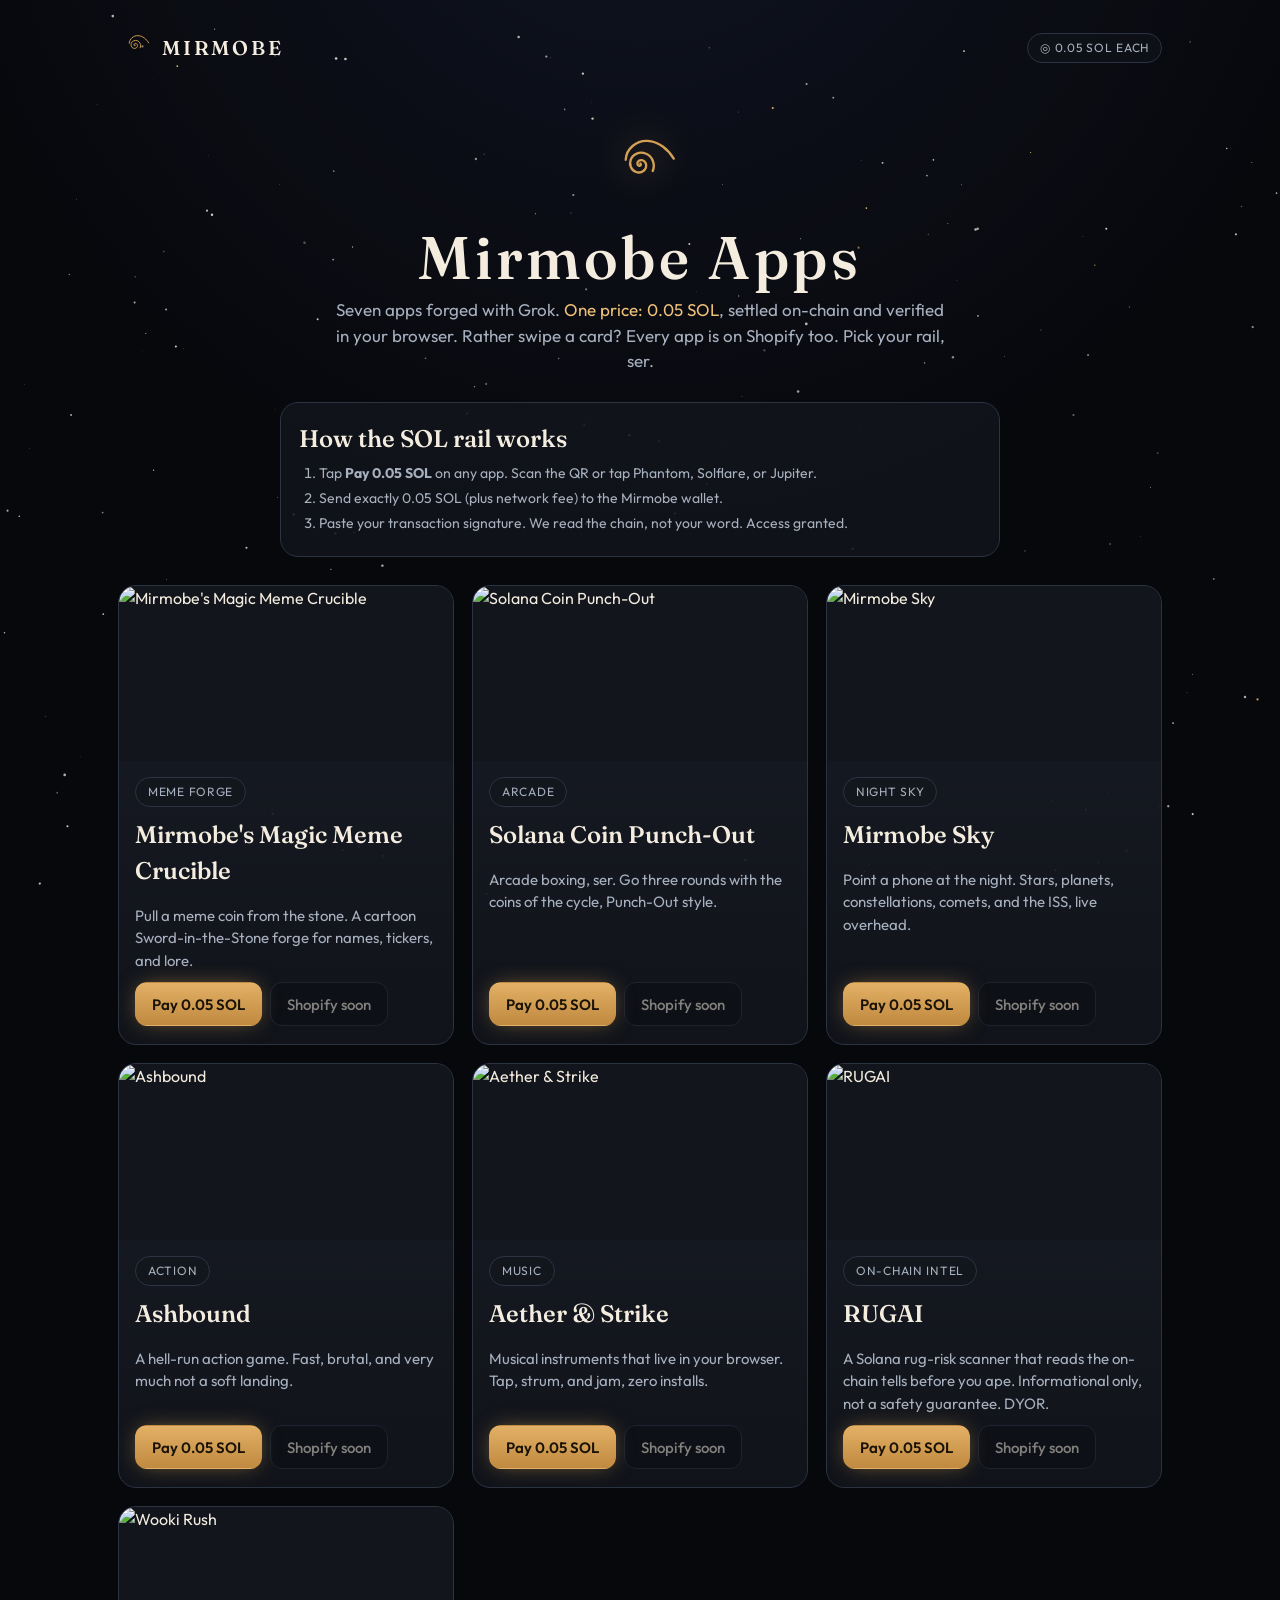
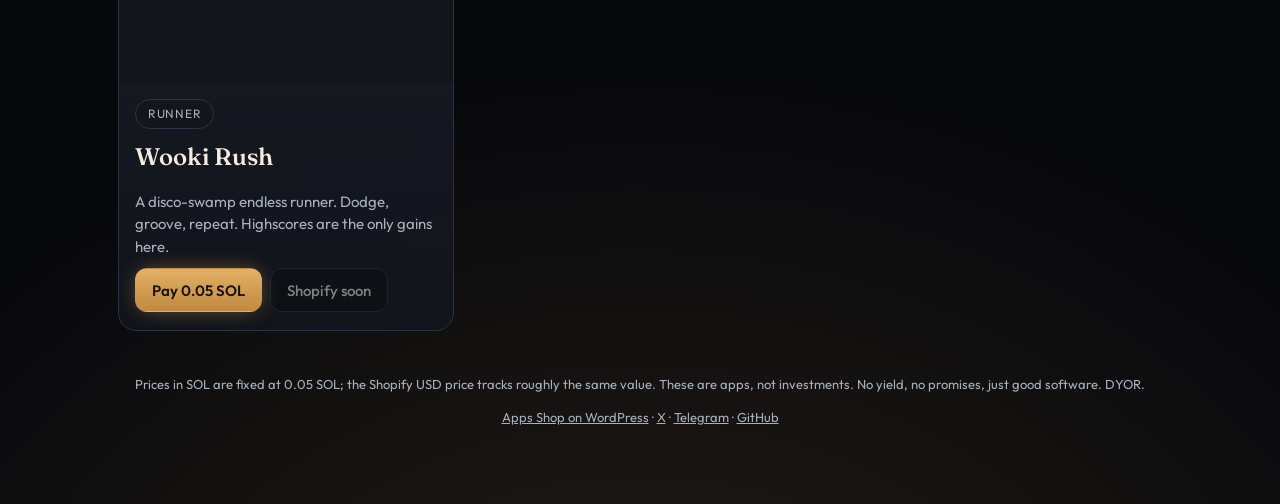
==== index.html @ 1a7064ed "Mirmobe Apps pay hub: SOL pay pages + Shopify links" ====
<!doctype html>
<html lang="en">
<head>
<meta charset="utf-8">
<meta name="viewport" content="width=device-width, initial-scale=1, viewport-fit=cover">
<title>Mirmobe Apps · Pay 0.05 SOL or buy on Shopify</title>
<meta name="description" content="Seven Mirmobe apps built on Grok. Pay 0.05 SOL on-chain or check out on Shopify. Your call, ser.">
<meta name="theme-color" content="#07080c">
<meta property="og:title" content="Mirmobe Apps">
<meta property="og:description" content="Seven apps. One price: 0.05 SOL, verified on-chain. Or pay in USD on Shopify.">
<meta property="og:image" content="https://glass-ceiling-star-map.grok.me/og.jpg">
<meta name="twitter:card" content="summary_large_image">
<link rel="icon" type="image/svg+xml" href="favicon.svg">
<link rel="preconnect" href="https://fonts.googleapis.com"><link rel="preconnect" href="https://fonts.gstatic.com" crossorigin>
<link rel="stylesheet" href="https://fonts.googleapis.com/css2?family=Fraunces:opsz,wght@9..144,560;9..144,640&family=Outfit:wght@400;500;600&display=swap">
<link rel="stylesheet" href="style.css">
</head>
<body>
<canvas id="stars"></canvas>
<div class="wrap">
  <header class="top">
    <a class="brand" href="./"><span data-spiral></span><b>Mirmobe</b></a>
    <span class="chip">◎ 0.05 SOL each</span>
  </header>
  <section class="hero">
    <span class="spiral" data-spiral style="display:inline-block"></span>
    <h1>Mirmobe Apps</h1>
    <p class="lede">Seven apps forged with Grok. <em>One price: 0.05 SOL</em>, settled on-chain and verified in your browser. Rather swipe a card? Every app is on Shopify too. Pick your rail, ser.</p>
  </section>
  <section class="panel" style="max-width:720px;margin:10px auto 0">
    <h2>How the SOL rail works</h2>
    <ol class="steps">
      <li>Tap <b>Pay 0.05 SOL</b> on any app. Scan the QR or tap Phantom, Solflare, or Jupiter.</li>
      <li>Send exactly 0.05 SOL (plus network fee) to the Mirmobe wallet.</li>
      <li>Paste your transaction signature. We read the chain, not your word. Access granted.</li>
    </ol>
  </section>
  <div class="grid" id="grid"></div>
  <footer>
    <p>Prices in SOL are fixed at 0.05 SOL; the Shopify USD price tracks roughly the same value. These are apps, not investments. No yield, no promises, just good software. DYOR.</p>
    <p><a href="https://mirmobe.wordpress.com/apps-shop/">Apps Shop on WordPress</a> · <a href="https://x.com/mirmobe">X</a> · <a href="https://t.me/mirmobe">Telegram</a> · <a href="https://github.com/mirmobe">GitHub</a></p>
  </footer>
</div>
<script src="apps.js"></script>
<script src="common.js"></script>
<script>
(function(){
  var M=window.MIRMOBE, g=document.getElementById('grid');
  function esc(s){return String(s).replace(/[&<>"]/g,function(c){return{'&':'&amp;','<':'&lt;','>':'&gt;','"':'&quot;'}[c];});}
  g.innerHTML=M.apps.map(function(a){
    var shop=a.shopify?'<a class="btn" href="'+esc(a.shopify)+'" target="_blank" rel="noopener">Buy on Shopify</a>':'<span class="btn" aria-disabled="true" style="opacity:.5">Shopify soon</span>';
    return '<article class="card" id="'+a.slug+'"><img loading="lazy" src="'+esc(a.img)+'" alt="'+esc(a.name)+'">'+
      '<div class="body"><span class="chip" style="align-self:flex-start">'+esc(a.tag)+'</span><h2>'+esc(a.name)+'</h2><p>'+esc(a.pitch)+'</p>'+
      '<div class="actions"><a class="btn primary" href="pay.html?app='+a.slug+'">Pay 0.05 SOL</a>'+shop+'</div></div></article>';
  }).join('');
})();
</script>
</body>
</html>
---- style.css ----
:root{--void:#07080c;--ink:#12151c;--panel:#1a1e28;--line:#2c3342;--brass:#d4a054;--brass-hi:#f0c27a;--parchment:#f3ecdf;--mist:#a7b0be;--ok:#7fd1a6;--err:#e07058;
--display:'Fraunces',Georgia,serif;--body:'Outfit',system-ui,-apple-system,sans-serif}
*{box-sizing:border-box}
html{background:var(--void)}
body{margin:0;min-height:100dvh;color:var(--parchment);font-family:var(--body);line-height:1.5;-webkit-font-smoothing:antialiased;
background:radial-gradient(120% 60% at 50% 115%,rgba(212,160,84,.16),transparent 60%),radial-gradient(80% 50% at 50% -10%,rgba(60,80,140,.18),transparent 70%),var(--void)}
canvas#stars{position:fixed;inset:0;width:100%;height:100%;z-index:0;pointer-events:none}
.wrap{position:relative;z-index:1;max-width:1080px;margin:0 auto;padding:28px 18px 64px}
a{color:var(--brass-hi)}
header.top{display:flex;align-items:center;justify-content:space-between;gap:12px;margin-bottom:26px}
.brand{display:flex;align-items:center;gap:10px;text-decoration:none;color:var(--parchment)}
.brand svg{width:34px;height:34px;color:var(--brass)}
.brand b{font-family:var(--display);font-weight:560;font-size:20px;letter-spacing:.14em;text-transform:uppercase}
.chip{display:inline-flex;align-items:center;gap:6px;border:1px solid var(--line);border-radius:999px;padding:5px 12px;font-size:12px;color:var(--mist);background:rgba(18,21,28,.6);letter-spacing:.06em;text-transform:uppercase}
.hero{text-align:center;padding:28px 0 18px}
.hero .spiral{width:84px;height:84px;color:var(--brass);filter:drop-shadow(0 0 18px rgba(212,160,84,.45))}
h1{font-family:var(--display);font-weight:560;font-size:clamp(34px,7vw,60px);line-height:1.05;letter-spacing:.06em;margin:14px 0 8px}
h2{font-family:var(--display);font-weight:560;font-size:24px;margin:0 0 6px}
.lede{color:var(--mist);max-width:620px;margin:0 auto;font-size:17px}
.lede em{color:var(--brass-hi);font-style:normal}
.grid{display:grid;grid-template-columns:repeat(auto-fill,minmax(290px,1fr));gap:18px;margin-top:28px}
.card{background:linear-gradient(180deg,rgba(26,30,40,.92),rgba(18,21,28,.92));border:1px solid var(--line);border-radius:18px;overflow:hidden;display:flex;flex-direction:column;transition:border-color .2s,transform .2s,box-shadow .2s}
.card:hover{border-color:rgba(212,160,84,.55);transform:translateY(-2px);box-shadow:0 0 40px -10px rgba(212,160,84,.35)}
.card img{width:100%;aspect-ratio:1200/630;object-fit:cover;display:block;background:var(--ink)}
.card .body{padding:16px 16px 18px;display:flex;flex-direction:column;gap:10px;flex:1}
.card p{margin:0;color:var(--mist);font-size:15px}
.card .actions{display:flex;flex-wrap:wrap;gap:8px;margin-top:auto}
.btn{display:inline-flex;align-items:center;justify-content:center;gap:8px;min-height:44px;padding:10px 16px;border-radius:12px;border:1px solid var(--line);background:rgba(7,8,12,.55);color:var(--parchment);text-decoration:none;font:500 15px var(--body);cursor:pointer;transition:all .15s}
.btn:hover{border-color:var(--brass);color:var(--brass-hi)}
.btn.primary{background:linear-gradient(180deg,#e2b066,#c08a40);color:#1a1206;border-color:transparent;font-weight:600;box-shadow:0 0 22px -6px rgba(212,160,84,.7)}
.btn.primary:hover{filter:brightness(1.08);color:#1a1206}
.btn.wide{width:100%}
.btn[disabled]{opacity:.5;cursor:default}
.note{font-size:13px;color:var(--mist)}
.panel{background:rgba(18,21,28,.88);border:1px solid var(--line);border-radius:18px;padding:18px}
footer{margin-top:44px;text-align:center;color:var(--mist);font-size:13px}
footer a{color:var(--mist)}
/* pay page */
.pay{max-width:520px;margin:0 auto;display:flex;flex-direction:column;gap:16px}
.pay .appimg{width:100%;border-radius:16px;border:1px solid var(--line);aspect-ratio:1200/630;object-fit:cover}
.price{display:flex;align-items:baseline;justify-content:space-between;gap:10px}
.price .amt{font-family:var(--display);font-size:40px;color:var(--brass-hi)}
.qrbox{background:#f3ecdf;border-radius:16px;padding:14px;width:min(100%,280px);margin:6px auto 0;box-shadow:0 0 50px -12px rgba(212,160,84,.6)}
.qrbox svg,.qrbox img{display:block;width:100%;height:auto}
.wallets{display:grid;grid-template-columns:1fr;gap:8px}
.addr{display:flex;gap:8px;align-items:center}
.addr code{flex:1;min-width:0;overflow-wrap:anywhere;font-size:13px;background:var(--void);border:1px solid var(--line);border-radius:10px;padding:10px;color:var(--parchment)}
label{font-size:14px;color:var(--mist)}
input[type=text]{width:100%;min-height:46px;border-radius:12px;border:1px solid var(--line);background:var(--void);color:var(--parchment);padding:10px 12px;font:15px var(--body)}
input[type=text]:focus{outline:none;border-color:var(--brass)}
.status{min-height:22px;font-size:14px}
.status.ok{color:var(--ok)}.status.err{color:var(--err)}.status.pending{color:var(--brass-hi)}
.granted{display:none;text-align:center;border-color:rgba(127,209,166,.5);box-shadow:0 0 50px -14px rgba(127,209,166,.6)}
.granted.show{display:block}
.steps{margin:0;padding-left:20px;color:var(--mist);font-size:14px}
.steps li{margin:4px 0}
.disclaimer{font-size:12px;color:#7d8696;text-align:center}
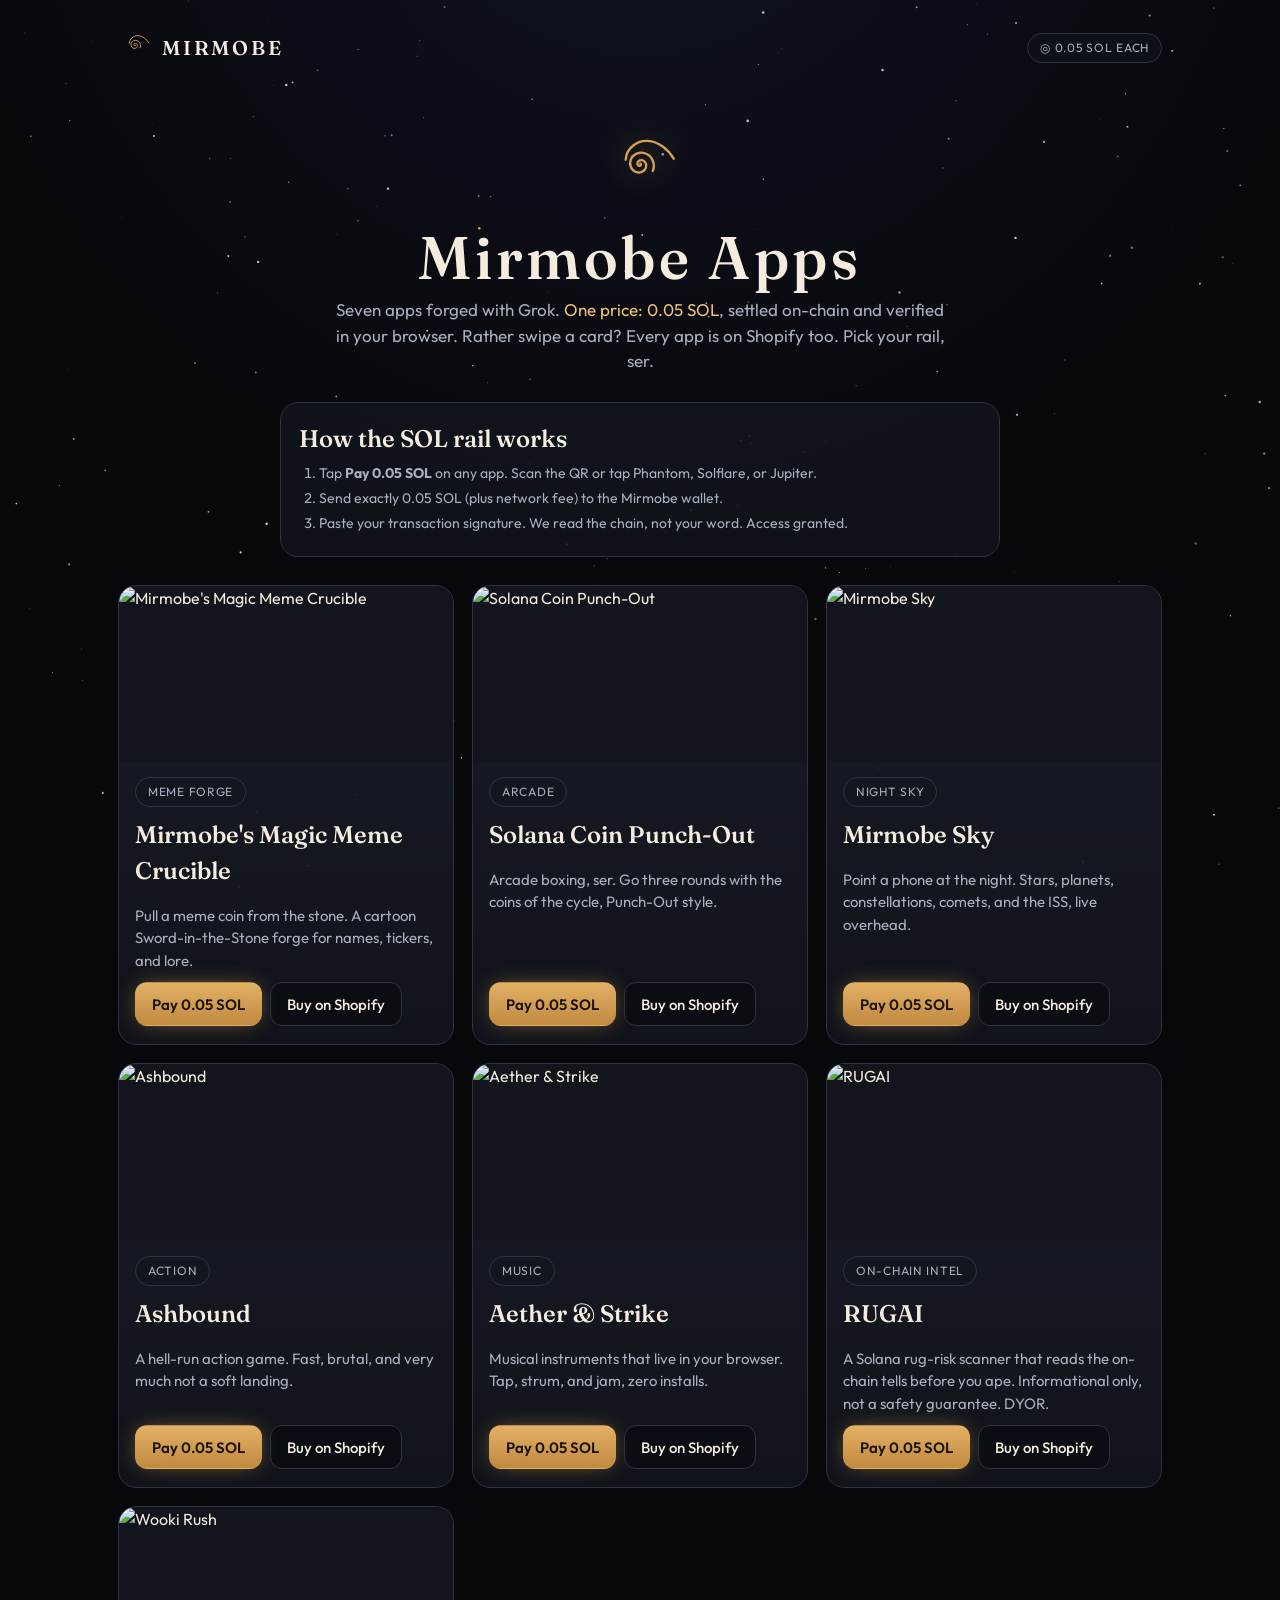
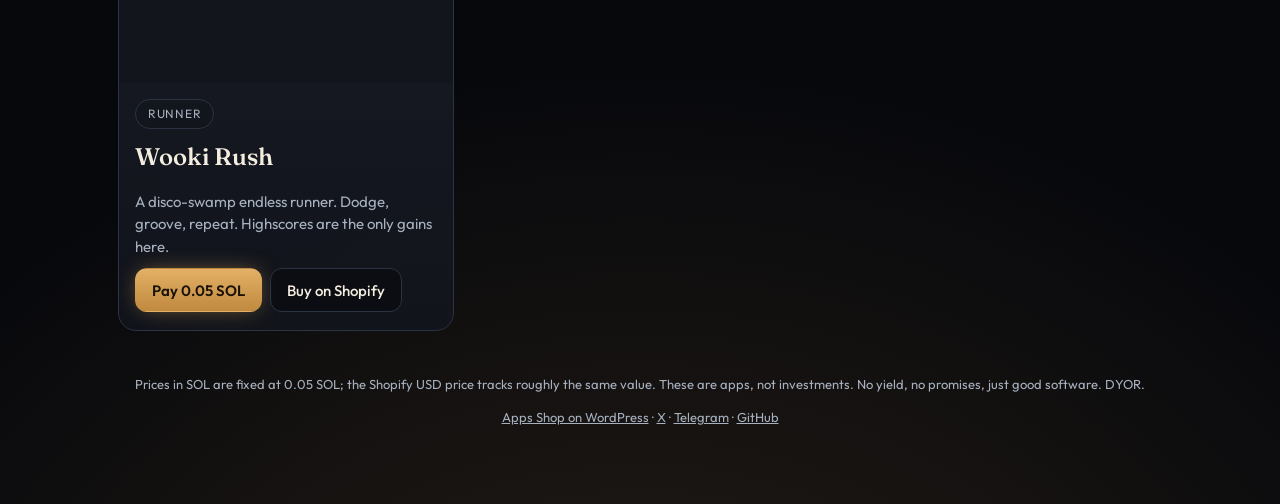
==== commit 5117e219: "Add Mirmobe logo/mark, apple touch icon" ====
--- a/index.html
+++ b/index.html
@@ -10,7 +10,7 @@
 <meta property="og:description" content="Seven apps. One price: 0.05 SOL, verified on-chain. Or pay in USD on Shopify.">
 <meta property="og:image" content="https://glass-ceiling-star-map.grok.me/og.jpg">
 <meta name="twitter:card" content="summary_large_image">
-<link rel="icon" type="image/svg+xml" href="favicon.svg">
+<link rel="icon" type="image/svg+xml" href="favicon.svg"><link rel="apple-touch-icon" href="mirmobe-mark.png">
 <link rel="preconnect" href="https://fonts.googleapis.com"><link rel="preconnect" href="https://fonts.gstatic.com" crossorigin>
 <link rel="stylesheet" href="https://fonts.googleapis.com/css2?family=Fraunces:opsz,wght@9..144,560;9..144,640&family=Outfit:wght@400;500;600&display=swap">
 <link rel="stylesheet" href="style.css">
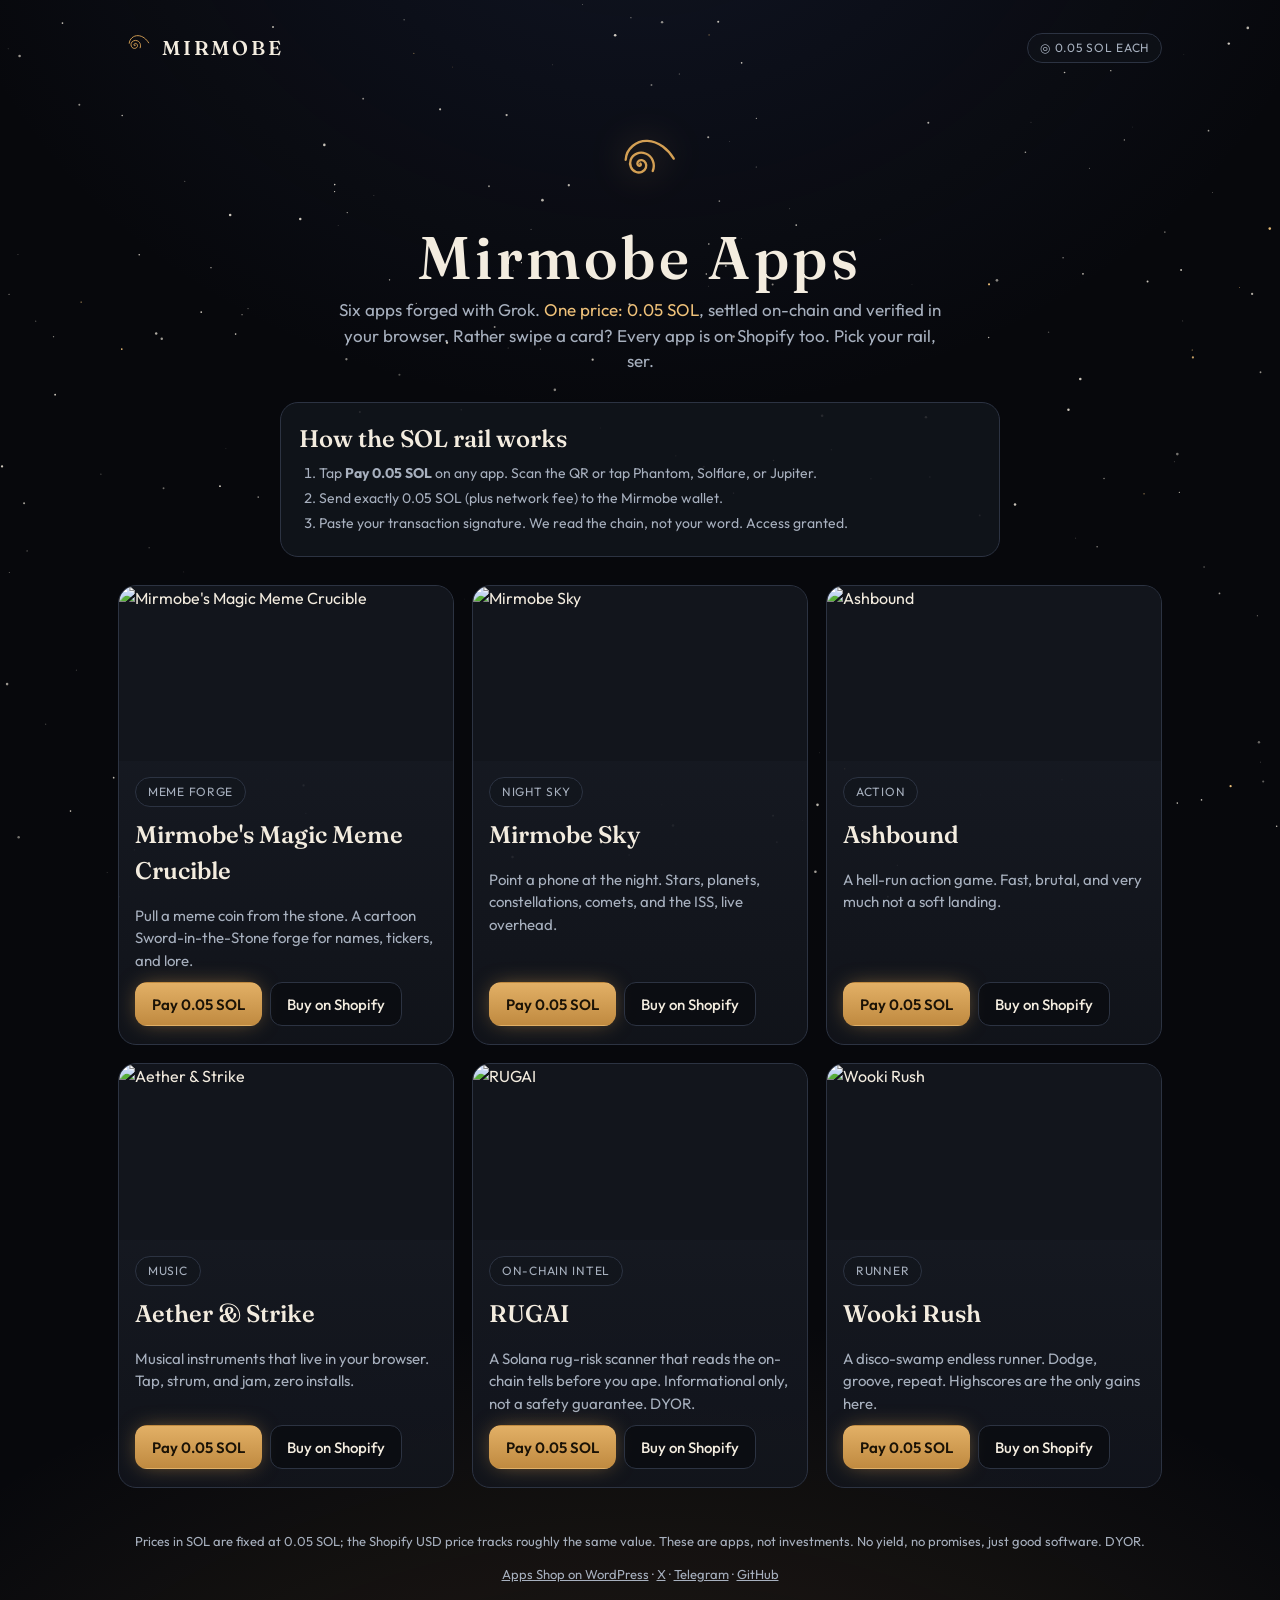
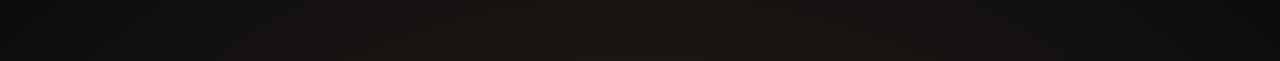
==== commit a1c76c46: "Take Solana Coin Punch-Out off the public app shop The Punch-Out listing is paused while the name an" ====
--- a/index.html
+++ b/index.html
@@ -4,10 +4,10 @@
 <meta charset="utf-8">
 <meta name="viewport" content="width=device-width, initial-scale=1, viewport-fit=cover">
 <title>Mirmobe Apps · Pay 0.05 SOL or buy on Shopify</title>
-<meta name="description" content="Seven Mirmobe apps built on Grok. Pay 0.05 SOL on-chain or check out on Shopify. Your call, ser.">
+<meta name="description" content="Six Mirmobe apps built on Grok. Pay 0.05 SOL on-chain or check out on Shopify. Your call, ser.">
 <meta name="theme-color" content="#07080c">
 <meta property="og:title" content="Mirmobe Apps">
-<meta property="og:description" content="Seven apps. One price: 0.05 SOL, verified on-chain. Or pay in USD on Shopify.">
+<meta property="og:description" content="Six apps. One price: 0.05 SOL, verified on-chain. Or pay in USD on Shopify.">
 <meta property="og:image" content="https://glass-ceiling-star-map.grok.me/og.jpg">
 <meta name="twitter:card" content="summary_large_image">
 <link rel="icon" type="image/svg+xml" href="favicon.svg"><link rel="apple-touch-icon" href="mirmobe-mark.png">
@@ -25,7 +25,7 @@
   <section class="hero">
     <span class="spiral" data-spiral style="display:inline-block"></span>
     <h1>Mirmobe Apps</h1>
-    <p class="lede">Seven apps forged with Grok. <em>One price: 0.05 SOL</em>, settled on-chain and verified in your browser. Rather swipe a card? Every app is on Shopify too. Pick your rail, ser.</p>
+    <p class="lede">Six apps forged with Grok. <em>One price: 0.05 SOL</em>, settled on-chain and verified in your browser. Rather swipe a card? Every app is on Shopify too. Pick your rail, ser.</p>
   </section>
   <section class="panel" style="max-width:720px;margin:10px auto 0">
     <h2>How the SOL rail works</h2>
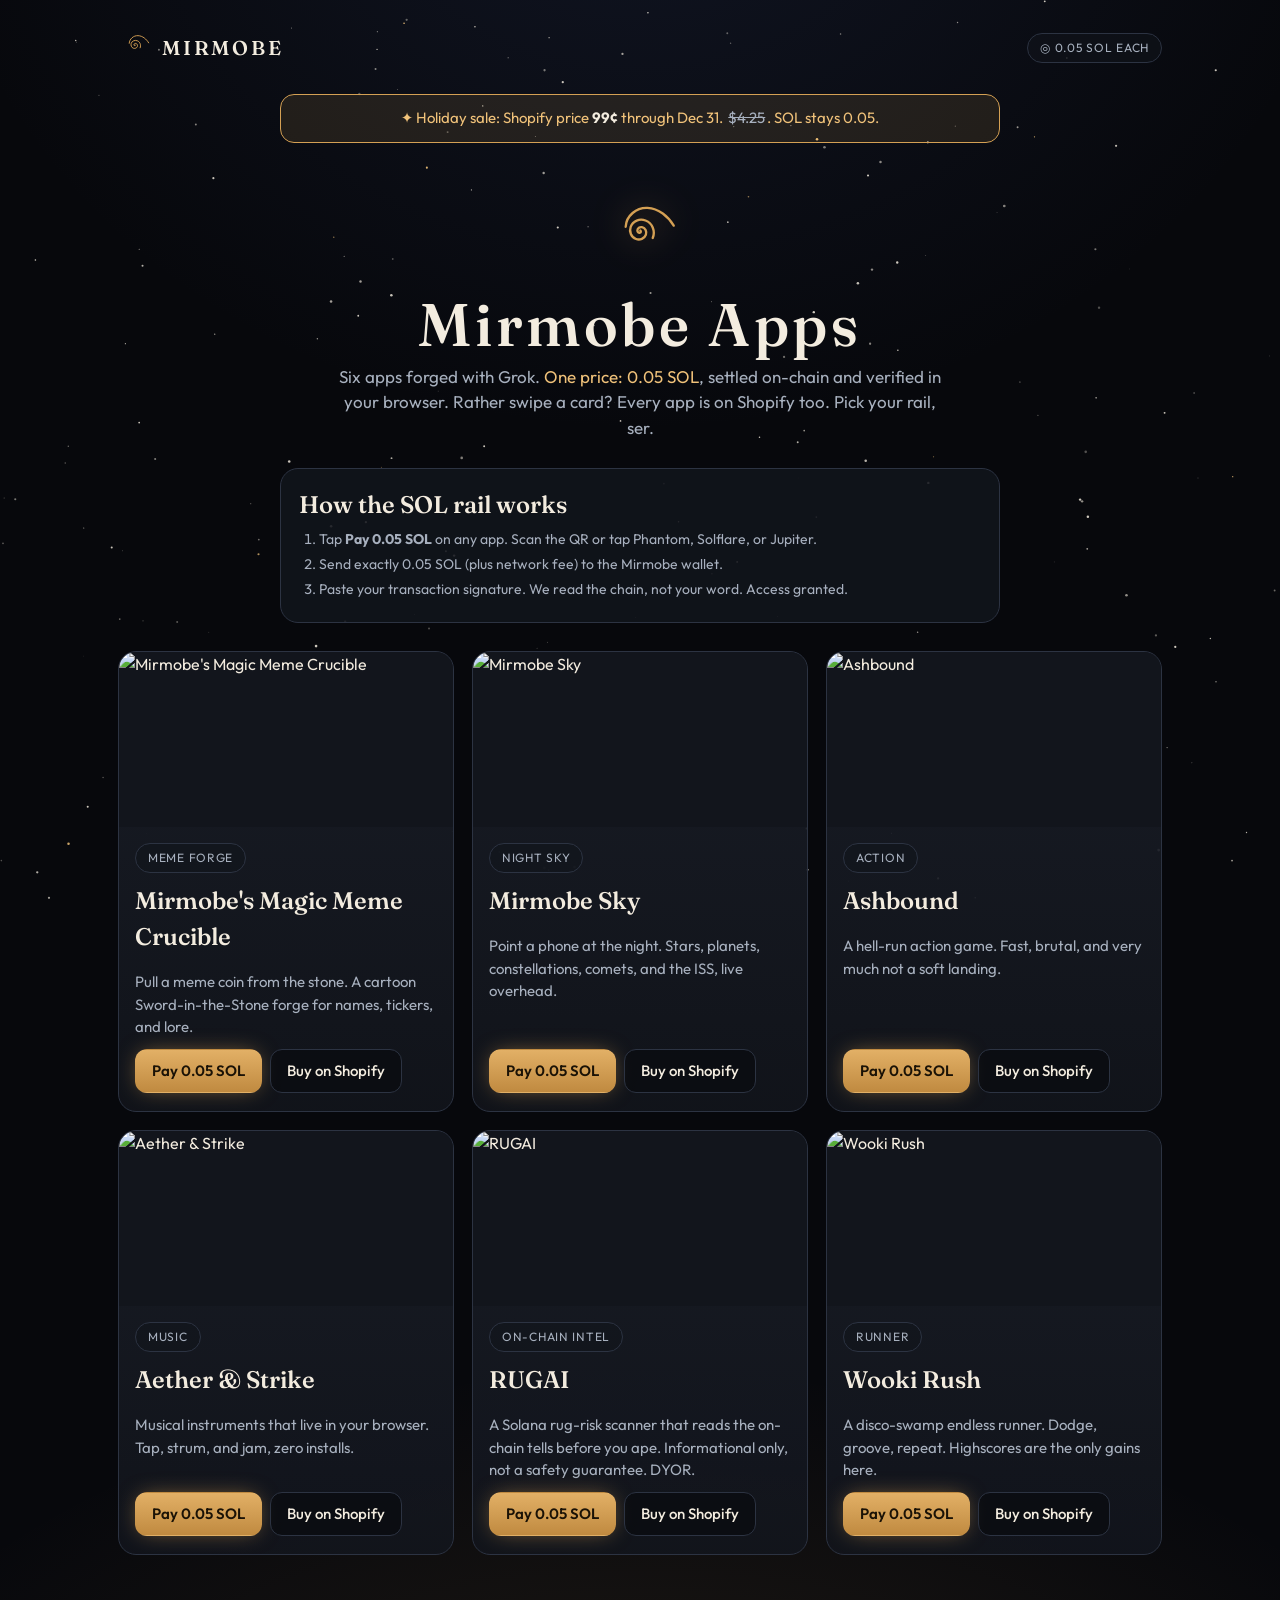
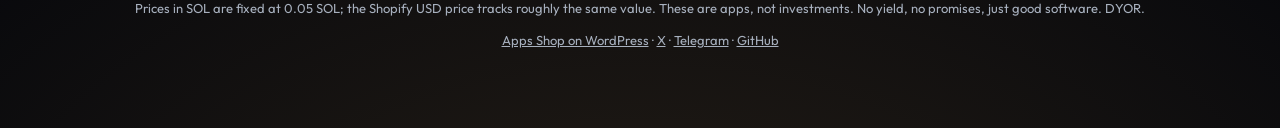
==== commit 6381fbf7: "Add holiday sale banner: Shopify 99¢ through Dec 31 SOL price and payment verification are unchanged" ====
--- a/index.html
+++ b/index.html
@@ -22,6 +22,7 @@
     <a class="brand" href="./"><span data-spiral></span><b>Mirmobe</b></a>
     <span class="chip">◎ 0.05 SOL each</span>
   </header>
+  <div class="sale-banner" role="status">✦ Holiday sale: Shopify price <strong>99¢</strong> through Dec 31. <s>$4.25</s>. SOL stays 0.05.</div>
   <section class="hero">
     <span class="spiral" data-spiral style="display:inline-block"></span>
     <h1>Mirmobe Apps</h1>
--- a/style.css
+++ b/style.css
@@ -55,3 +55,8 @@
 .steps{margin:0;padding-left:20px;color:var(--mist);font-size:14px}
 .steps li{margin:4px 0}
 .disclaimer{font-size:12px;color:#7d8696;text-align:center}
+
+/* Holiday Shopify sale banner (Nov–Dec 2026). Does not change SOL pricing. */
+.sale-banner{text-align:center;border:1px solid var(--brass);border-radius:14px;padding:12px 16px;margin:0 auto 18px;max-width:720px;background:rgba(212,160,84,.12);color:var(--brass-hi);font-size:15px}
+.sale-banner strong{color:var(--parchment)}
+.sale-banner s{color:var(--mist);margin:0 2px}
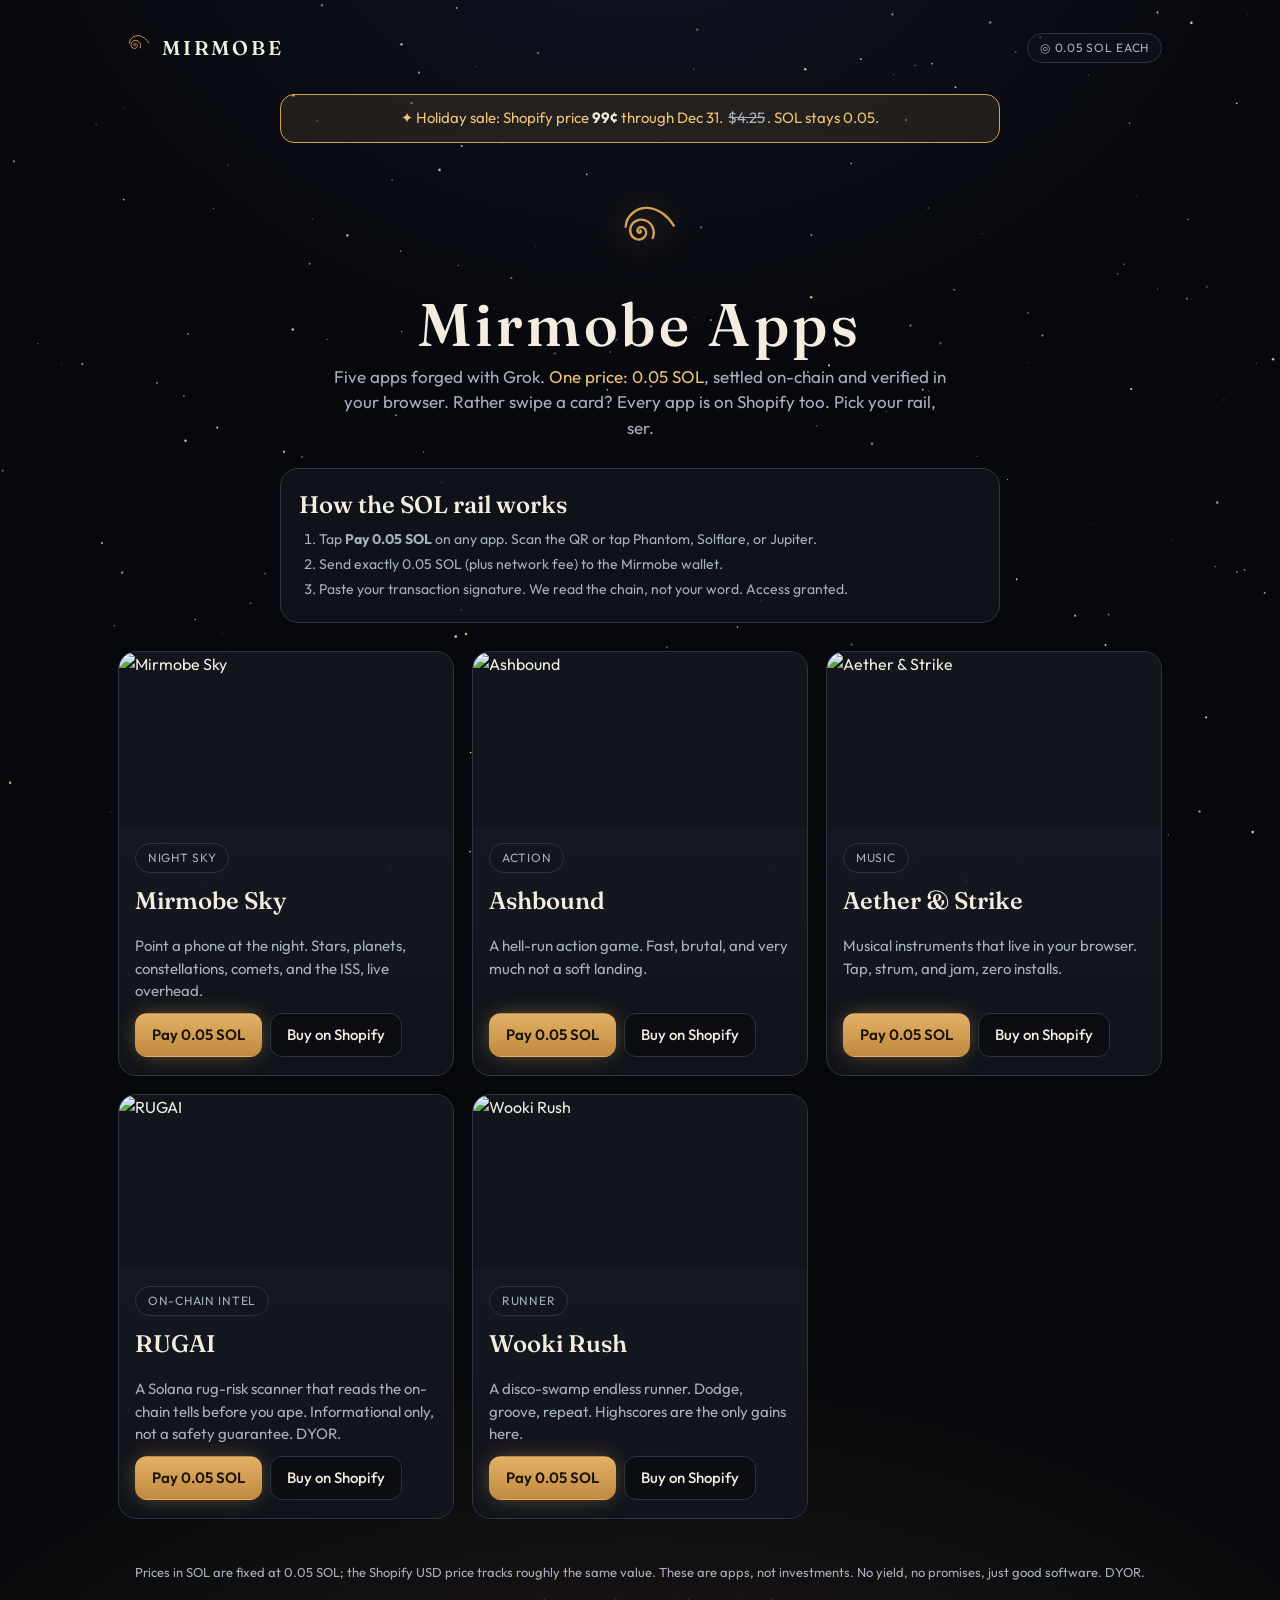
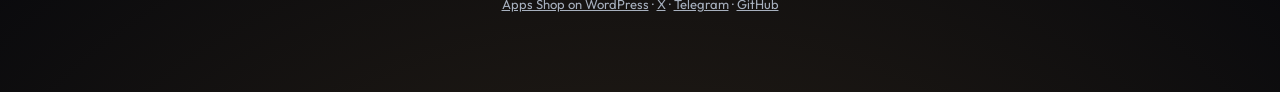
==== commit 44b8fb71: "Make the five-app hub readable without JavaScript Put the catalog cards in the static HTML, add a ca" ====
--- a/index.html
+++ b/index.html
@@ -3,17 +3,141 @@
 <head>
 <meta charset="utf-8">
 <meta name="viewport" content="width=device-width, initial-scale=1, viewport-fit=cover">
-<title>Mirmobe Apps · Pay 0.05 SOL or buy on Shopify</title>
-<meta name="description" content="Six Mirmobe apps built on Grok. Pay 0.05 SOL on-chain or check out on Shopify. Your call, ser.">
+<title>Mirmobe Apps · Five apps, 0.05 SOL or 99¢ on Shopify through Dec 31, 2026</title>
+<meta name="description" content="Five Mirmobe apps. Pay 0.05 SOL or 99¢ on Shopify through Dec 31, 2026.">
+<link rel="canonical" href="https://mirmobe.github.io/mirmobe-apps/">
 <meta name="theme-color" content="#07080c">
-<meta property="og:title" content="Mirmobe Apps">
-<meta property="og:description" content="Six apps. One price: 0.05 SOL, verified on-chain. Or pay in USD on Shopify.">
-<meta property="og:image" content="https://glass-ceiling-star-map.grok.me/og.jpg">
+<meta property="og:type" content="website">
+<meta property="og:url" content="https://mirmobe.github.io/mirmobe-apps/">
+<meta property="og:title" content="Mirmobe Apps · Five apps, 0.05 SOL or 99¢ on Shopify through Dec 31, 2026">
+<meta property="og:description" content="Five Mirmobe apps. Pay 0.05 SOL or 99¢ on Shopify through Dec 31, 2026.">
+<meta property="og:image" content="https://mirmobe.github.io/mirmobe-apps/og.png">
 <meta name="twitter:card" content="summary_large_image">
+<meta name="twitter:title" content="Mirmobe Apps · Five apps, 0.05 SOL or 99¢ on Shopify through Dec 31, 2026">
+<meta name="twitter:description" content="Five Mirmobe apps. Pay 0.05 SOL or 99¢ on Shopify through Dec 31, 2026.">
+<meta name="twitter:image" content="https://mirmobe.github.io/mirmobe-apps/og.png">
 <link rel="icon" type="image/svg+xml" href="favicon.svg"><link rel="apple-touch-icon" href="mirmobe-mark.png">
 <link rel="preconnect" href="https://fonts.googleapis.com"><link rel="preconnect" href="https://fonts.gstatic.com" crossorigin>
 <link rel="stylesheet" href="https://fonts.googleapis.com/css2?family=Fraunces:opsz,wght@9..144,560;9..144,640&family=Outfit:wght@400;500;600&display=swap">
 <link rel="stylesheet" href="style.css">
+<script type="application/ld+json">
+{
+  "@context": "https://schema.org",
+  "@type": "ItemList",
+  "name": "Mirmobe Apps",
+  "url": "https://mirmobe.github.io/mirmobe-apps/",
+  "numberOfItems": 5,
+  "itemListElement": [
+    {
+      "@type": "ListItem",
+      "position": 1,
+      "item": {
+        "@type": "SoftwareApplication",
+        "name": "Mirmobe Sky",
+        "url": "https://glass-ceiling-star-map.grok.me/",
+        "description": "Point a phone at the night. Stars, planets, constellations, comets, and the ISS, live overhead.",
+        "applicationCategory": "EducationalApplication",
+        "operatingSystem": "Web",
+        "image": "https://glass-ceiling-star-map.grok.me/og.jpg",
+        "offers": {
+          "@type": "Offer",
+          "price": "0.99",
+          "priceCurrency": "USD",
+          "priceValidUntil": "2026-12-31",
+          "availability": "https://schema.org/InStock",
+          "url": "https://mirmobe-apps.myshopify.com/products/mirmobe-sky"
+        }
+      }
+    },
+    {
+      "@type": "ListItem",
+      "position": 2,
+      "item": {
+        "@type": ["VideoGame", "SoftwareApplication"],
+        "name": "Ashbound",
+        "url": "https://ashbound.grok.me/",
+        "description": "A hell-run action game. Fast, brutal, and very much not a soft landing.",
+        "applicationCategory": "GameApplication",
+        "operatingSystem": "Web",
+        "gamePlatform": "Web browser",
+        "image": "https://ashbound.grok.me/og.jpg",
+        "offers": {
+          "@type": "Offer",
+          "price": "0.99",
+          "priceCurrency": "USD",
+          "priceValidUntil": "2026-12-31",
+          "availability": "https://schema.org/InStock",
+          "url": "https://mirmobe-apps.myshopify.com/products/ashbound"
+        }
+      }
+    },
+    {
+      "@type": "ListItem",
+      "position": 3,
+      "item": {
+        "@type": "SoftwareApplication",
+        "name": "Aether & Strike",
+        "url": "https://aetheraimin.grok.me/",
+        "description": "Musical instruments that live in your browser. Tap, strum, and jam, zero installs.",
+        "applicationCategory": "MultimediaApplication",
+        "operatingSystem": "Web",
+        "image": "https://aetheraimin.grok.me/og.jpg",
+        "offers": {
+          "@type": "Offer",
+          "price": "0.99",
+          "priceCurrency": "USD",
+          "priceValidUntil": "2026-12-31",
+          "availability": "https://schema.org/InStock",
+          "url": "https://mirmobe-apps.myshopify.com/products/aether-strike"
+        }
+      }
+    },
+    {
+      "@type": "ListItem",
+      "position": 4,
+      "item": {
+        "@type": "SoftwareApplication",
+        "name": "RUGAI",
+        "url": "https://rugai.grok.me/",
+        "description": "A Solana rug-risk scanner that reads the on-chain tells before you ape. Informational only, not a safety guarantee. DYOR.",
+        "applicationCategory": "UtilitiesApplication",
+        "operatingSystem": "Web",
+        "image": "https://rugai.grok.me/og.jpg",
+        "offers": {
+          "@type": "Offer",
+          "price": "0.99",
+          "priceCurrency": "USD",
+          "priceValidUntil": "2026-12-31",
+          "availability": "https://schema.org/InStock",
+          "url": "https://mirmobe-apps.myshopify.com/products/rugai"
+        }
+      }
+    },
+    {
+      "@type": "ListItem",
+      "position": 5,
+      "item": {
+        "@type": ["VideoGame", "SoftwareApplication"],
+        "name": "Wooki Rush",
+        "url": "https://solana-passive-yield-monitor-ego5.vercel.app/",
+        "description": "A disco-swamp endless runner. Dodge, groove, repeat. Highscores are the only gains here.",
+        "applicationCategory": "GameApplication",
+        "operatingSystem": "Web",
+        "gamePlatform": "Web browser",
+        "image": "https://solana-passive-yield-monitor-ego5.vercel.app/og.jpg",
+        "offers": {
+          "@type": "Offer",
+          "price": "0.99",
+          "priceCurrency": "USD",
+          "priceValidUntil": "2026-12-31",
+          "availability": "https://schema.org/InStock",
+          "url": "https://mirmobe-apps.myshopify.com/products/wooki-rush"
+        }
+      }
+    }
+  ]
+}
+</script>
 </head>
 <body>
 <canvas id="stars"></canvas>
@@ -26,7 +150,7 @@
   <section class="hero">
     <span class="spiral" data-spiral style="display:inline-block"></span>
     <h1>Mirmobe Apps</h1>
-    <p class="lede">Six apps forged with Grok. <em>One price: 0.05 SOL</em>, settled on-chain and verified in your browser. Rather swipe a card? Every app is on Shopify too. Pick your rail, ser.</p>
+    <p class="lede">Five apps forged with Grok. <em>One price: 0.05 SOL</em>, settled on-chain and verified in your browser. Rather swipe a card? Every app is on Shopify too. Pick your rail, ser.</p>
   </section>
   <section class="panel" style="max-width:720px;margin:10px auto 0">
     <h2>How the SOL rail works</h2>
@@ -36,7 +160,69 @@
       <li>Paste your transaction signature. We read the chain, not your word. Access granted.</li>
     </ol>
   </section>
-  <div class="grid" id="grid"></div>
+  <!-- Static cards mirror apps.js so the catalog is in the page source. The script fills #grid only when these cards are missing. -->
+  <div class="grid" id="grid">
+    <article class="card" id="sky">
+      <img loading="lazy" src="https://glass-ceiling-star-map.grok.me/og.jpg" alt="Mirmobe Sky">
+      <div class="body">
+        <span class="chip" style="align-self:flex-start">Night sky</span>
+        <h2>Mirmobe Sky</h2>
+        <p>Point a phone at the night. Stars, planets, constellations, comets, and the ISS, live overhead.</p>
+        <div class="actions">
+          <a class="btn primary" href="pay.html?app=sky">Pay 0.05 SOL</a>
+          <a class="btn" href="https://mirmobe-apps.myshopify.com/products/mirmobe-sky" target="_blank" rel="noopener">Buy on Shopify</a>
+        </div>
+      </div>
+    </article>
+    <article class="card" id="ashbound">
+      <img loading="lazy" src="https://ashbound.grok.me/og.jpg" alt="Ashbound">
+      <div class="body">
+        <span class="chip" style="align-self:flex-start">Action</span>
+        <h2>Ashbound</h2>
+        <p>A hell-run action game. Fast, brutal, and very much not a soft landing.</p>
+        <div class="actions">
+          <a class="btn primary" href="pay.html?app=ashbound">Pay 0.05 SOL</a>
+          <a class="btn" href="https://mirmobe-apps.myshopify.com/products/ashbound" target="_blank" rel="noopener">Buy on Shopify</a>
+        </div>
+      </div>
+    </article>
+    <article class="card" id="aether-strike">
+      <img loading="lazy" src="https://aetheraimin.grok.me/og.jpg" alt="Aether &amp; Strike">
+      <div class="body">
+        <span class="chip" style="align-self:flex-start">Music</span>
+        <h2>Aether &amp; Strike</h2>
+        <p>Musical instruments that live in your browser. Tap, strum, and jam, zero installs.</p>
+        <div class="actions">
+          <a class="btn primary" href="pay.html?app=aether-strike">Pay 0.05 SOL</a>
+          <a class="btn" href="https://mirmobe-apps.myshopify.com/products/aether-strike" target="_blank" rel="noopener">Buy on Shopify</a>
+        </div>
+      </div>
+    </article>
+    <article class="card" id="rugai">
+      <img loading="lazy" src="https://rugai.grok.me/og.jpg" alt="RUGAI">
+      <div class="body">
+        <span class="chip" style="align-self:flex-start">On-chain intel</span>
+        <h2>RUGAI</h2>
+        <p>A Solana rug-risk scanner that reads the on-chain tells before you ape. Informational only, not a safety guarantee. DYOR.</p>
+        <div class="actions">
+          <a class="btn primary" href="pay.html?app=rugai">Pay 0.05 SOL</a>
+          <a class="btn" href="https://mirmobe-apps.myshopify.com/products/rugai" target="_blank" rel="noopener">Buy on Shopify</a>
+        </div>
+      </div>
+    </article>
+    <article class="card" id="wooki-rush">
+      <img loading="lazy" src="https://solana-passive-yield-monitor-ego5.vercel.app/og.jpg" alt="Wooki Rush">
+      <div class="body">
+        <span class="chip" style="align-self:flex-start">Runner</span>
+        <h2>Wooki Rush</h2>
+        <p>A disco-swamp endless runner. Dodge, groove, repeat. Highscores are the only gains here.</p>
+        <div class="actions">
+          <a class="btn primary" href="pay.html?app=wooki-rush">Pay 0.05 SOL</a>
+          <a class="btn" href="https://mirmobe-apps.myshopify.com/products/wooki-rush" target="_blank" rel="noopener">Buy on Shopify</a>
+        </div>
+      </div>
+    </article>
+  </div>
   <footer>
     <p>Prices in SOL are fixed at 0.05 SOL; the Shopify USD price tracks roughly the same value. These are apps, not investments. No yield, no promises, just good software. DYOR.</p>
     <p><a href="https://mirmobe.wordpress.com/apps-shop/">Apps Shop on WordPress</a> · <a href="https://x.com/mirmobe">X</a> · <a href="https://t.me/mirmobe">Telegram</a> · <a href="https://github.com/mirmobe">GitHub</a></p>
@@ -47,6 +233,7 @@
 <script>
 (function(){
   var M=window.MIRMOBE, g=document.getElementById('grid');
+  if(!M||!g||g.querySelector('article.card')) return;
   function esc(s){return String(s).replace(/[&<>"]/g,function(c){return{'&':'&amp;','<':'&lt;','>':'&gt;','"':'&quot;'}[c];});}
   g.innerHTML=M.apps.map(function(a){
     var shop=a.shopify?'<a class="btn" href="'+esc(a.shopify)+'" target="_blank" rel="noopener">Buy on Shopify</a>':'<span class="btn" aria-disabled="true" style="opacity:.5">Shopify soon</span>';
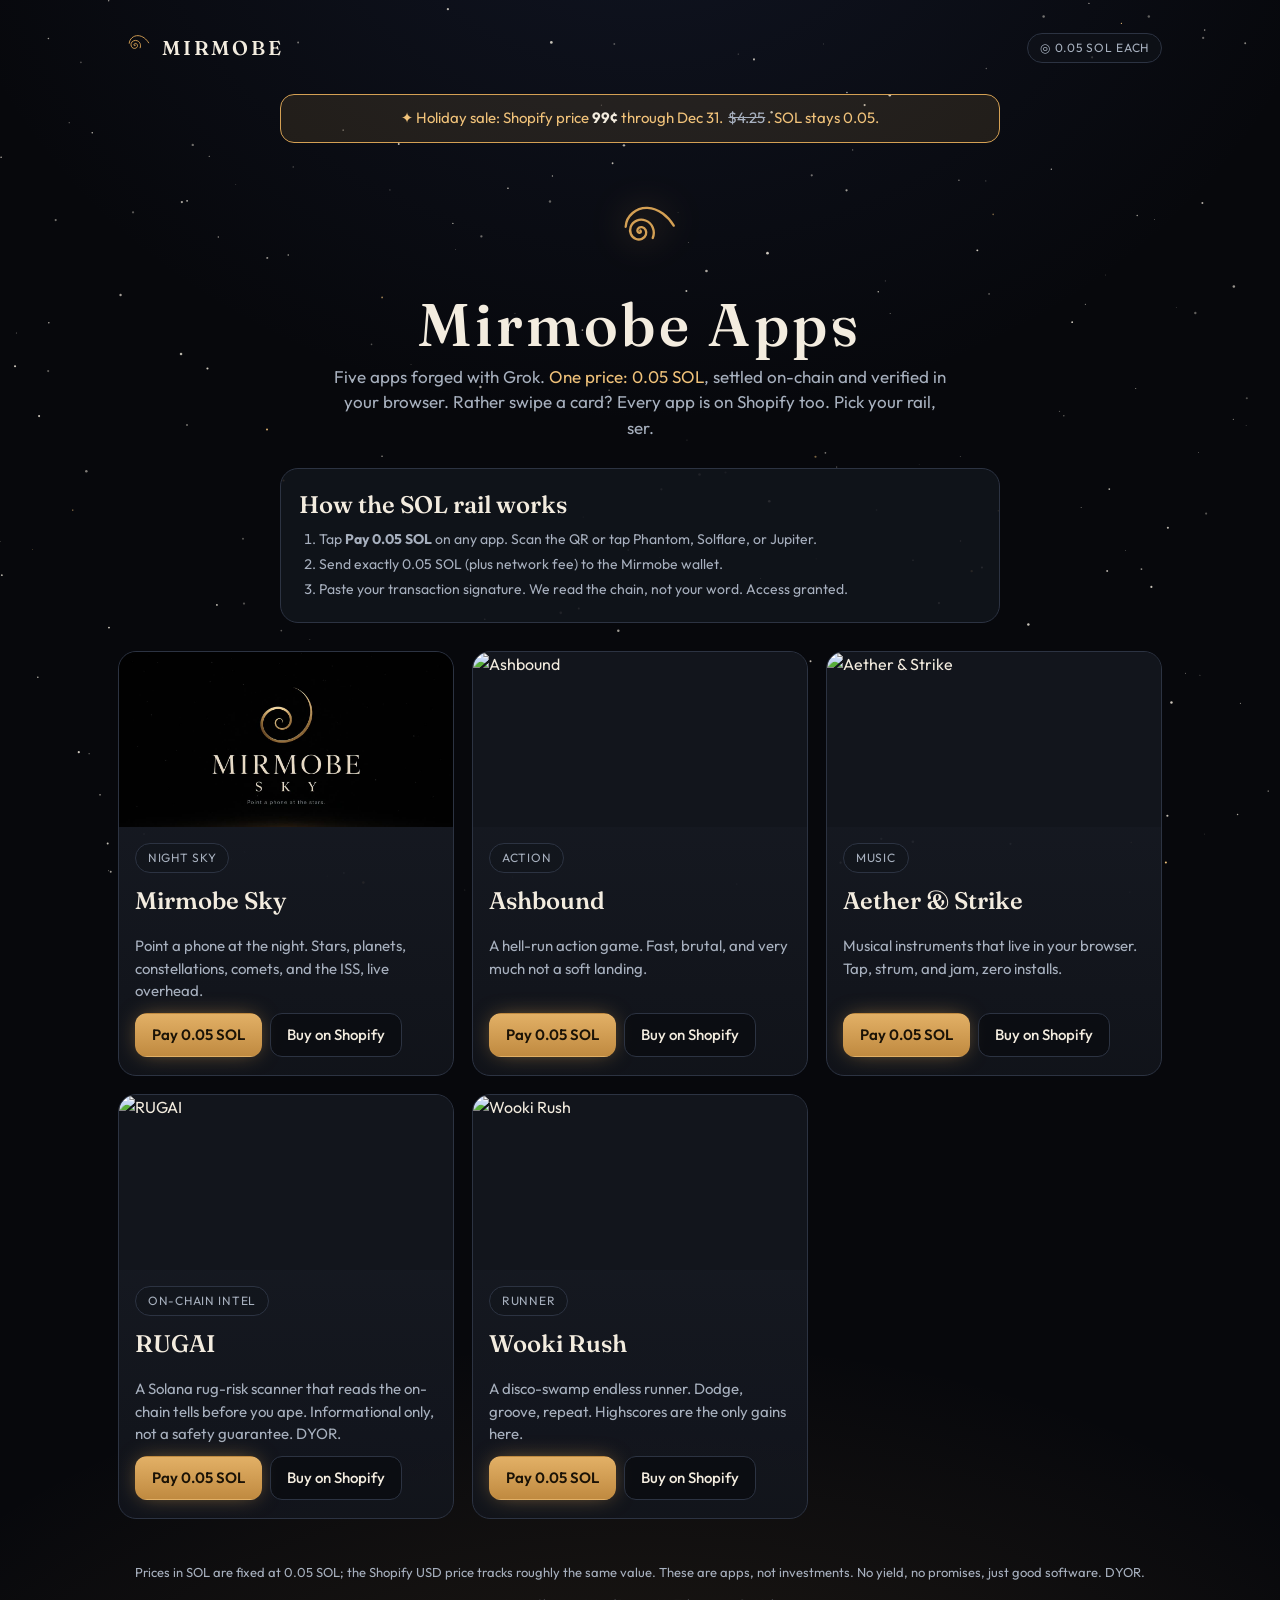
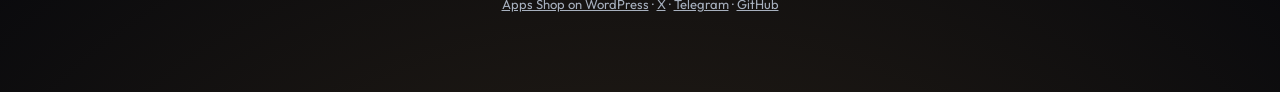
==== commit 6affb781: "Host Mirmobe Sky under /sky/ and add a Seeker shell The production star map now loads from the GitHu" ====
--- a/index.html
+++ b/index.html
@@ -34,11 +34,11 @@
       "item": {
         "@type": "SoftwareApplication",
         "name": "Mirmobe Sky",
-        "url": "https://glass-ceiling-star-map.grok.me/",
+        "url": "https://mirmobe.github.io/mirmobe-apps/sky/",
         "description": "Point a phone at the night. Stars, planets, constellations, comets, and the ISS, live overhead.",
         "applicationCategory": "EducationalApplication",
         "operatingSystem": "Web",
-        "image": "https://glass-ceiling-star-map.grok.me/og.jpg",
+        "image": "https://mirmobe.github.io/mirmobe-apps/sky/og.jpg",
         "offers": {
           "@type": "Offer",
           "price": "0.99",
@@ -163,7 +163,7 @@
   <!-- Static cards mirror apps.js so the catalog is in the page source. The script fills #grid only when these cards are missing. -->
   <div class="grid" id="grid">
     <article class="card" id="sky">
-      <img loading="lazy" src="https://glass-ceiling-star-map.grok.me/og.jpg" alt="Mirmobe Sky">
+      <img loading="lazy" src="sky/og.jpg" alt="Mirmobe Sky">
       <div class="body">
         <span class="chip" style="align-self:flex-start">Night sky</span>
         <h2>Mirmobe Sky</h2>
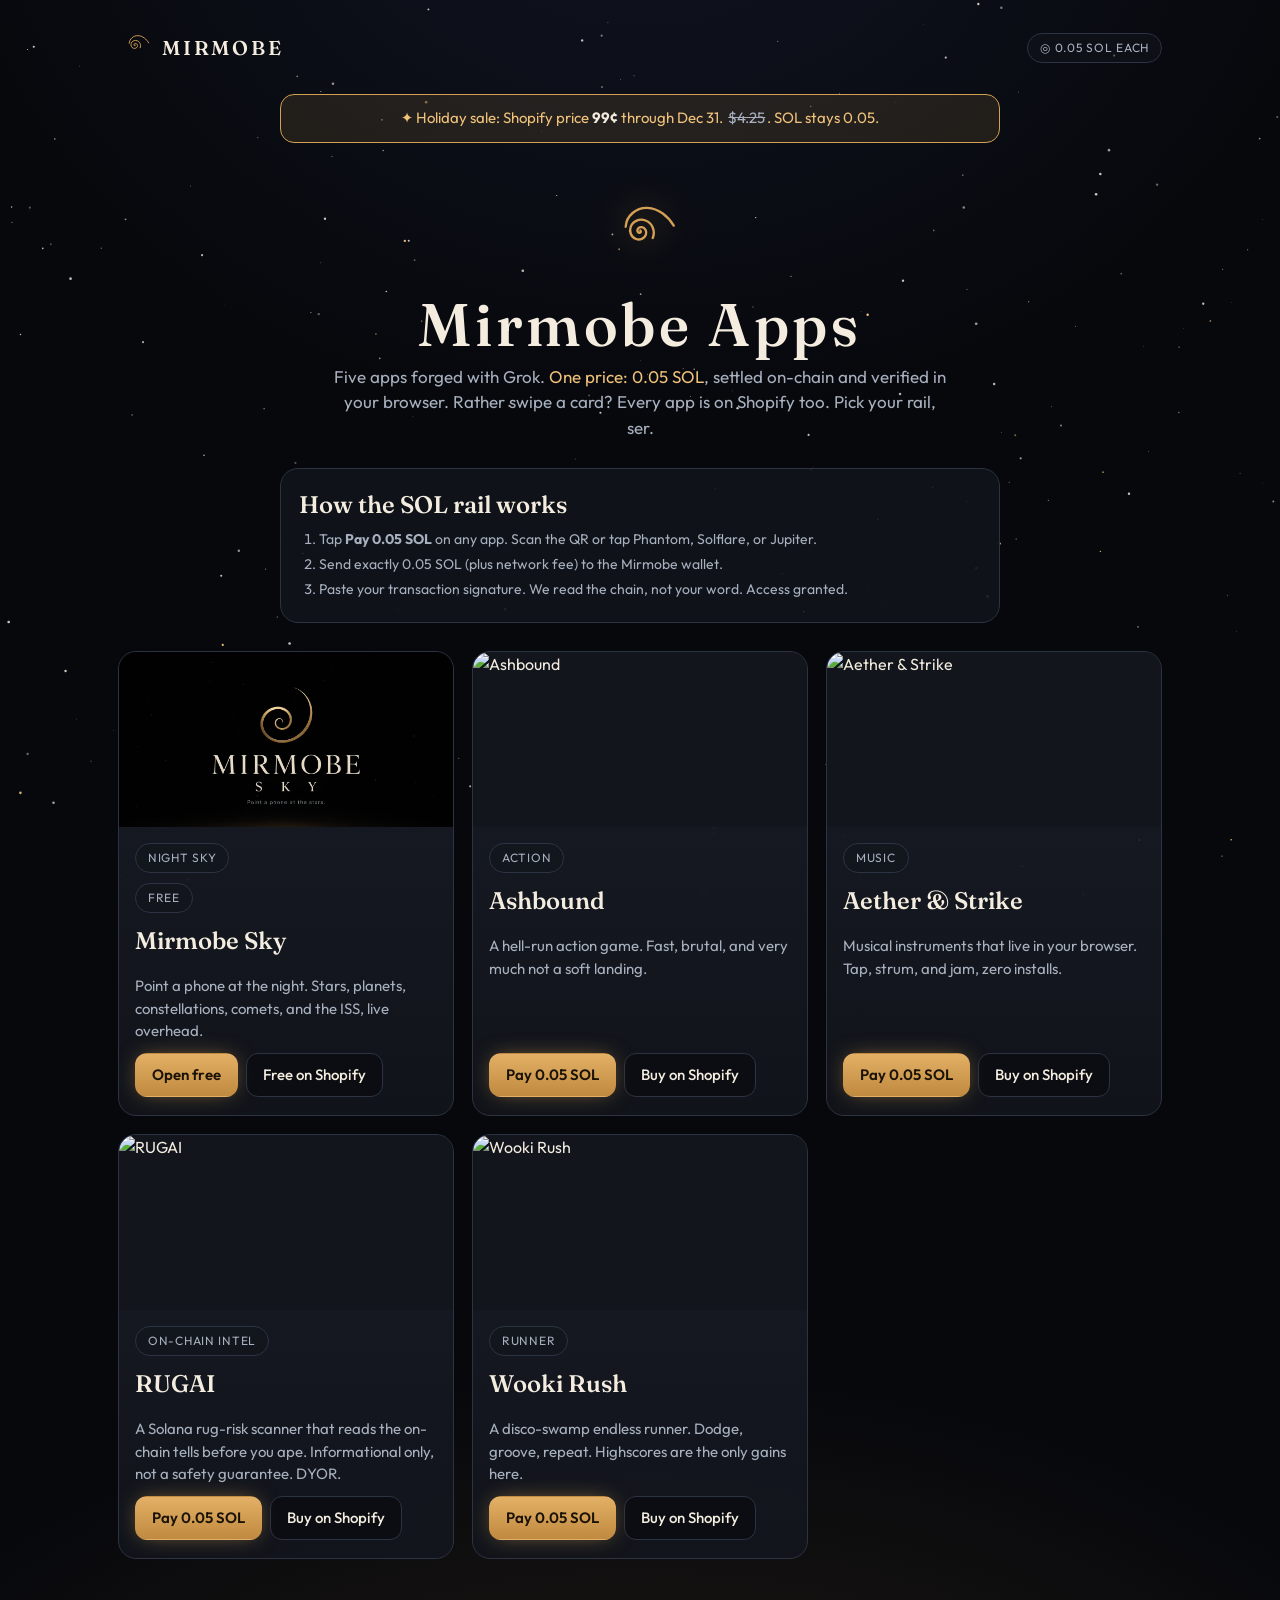
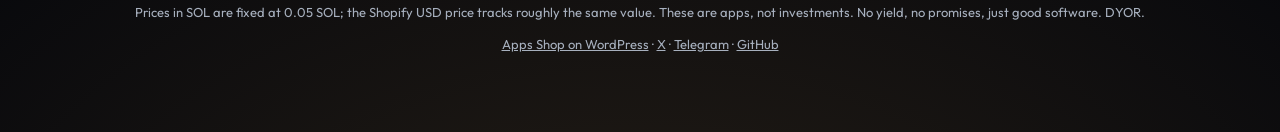
==== commit aef45efa: "Make Mirmobe Sky free on the hub card Open free is the primary Sky button, pointing at /mirmobe-apps" ====
--- a/index.html
+++ b/index.html
@@ -41,11 +41,10 @@
         "image": "https://mirmobe.github.io/mirmobe-apps/sky/og.jpg",
         "offers": {
           "@type": "Offer",
-          "price": "0.99",
-          "priceCurrency": "USD",
-          "priceValidUntil": "2026-12-31",
-          "availability": "https://schema.org/InStock",
-          "url": "https://mirmobe-apps.myshopify.com/products/mirmobe-sky"
+          "price": "0",
+          "priceCurrency": "USD",
+          "availability": "https://schema.org/InStock",
+          "url": "https://mirmobe.github.io/mirmobe-apps/sky/"
         }
       }
     },
@@ -166,11 +165,12 @@
       <img loading="lazy" src="sky/og.jpg" alt="Mirmobe Sky">
       <div class="body">
         <span class="chip" style="align-self:flex-start">Night sky</span>
+        <span class="chip" style="align-self:flex-start">Free</span>
         <h2>Mirmobe Sky</h2>
         <p>Point a phone at the night. Stars, planets, constellations, comets, and the ISS, live overhead.</p>
         <div class="actions">
-          <a class="btn primary" href="pay.html?app=sky">Pay 0.05 SOL</a>
-          <a class="btn" href="https://mirmobe-apps.myshopify.com/products/mirmobe-sky" target="_blank" rel="noopener">Buy on Shopify</a>
+          <a class="btn primary" href="/mirmobe-apps/sky/">Open free</a>
+          <a class="btn" href="https://mirmobe-apps.myshopify.com/products/mirmobe-sky" target="_blank" rel="noopener">Free on Shopify</a>
         </div>
       </div>
     </article>
@@ -187,10 +187,10 @@
       </div>
     </article>
     <article class="card" id="aether-strike">
-      <img loading="lazy" src="https://aetheraimin.grok.me/og.jpg" alt="Aether &amp; Strike">
+      <img loading="lazy" src="https://aetheraimin.grok.me/og.jpg" alt="Aether & Strike">
       <div class="body">
         <span class="chip" style="align-self:flex-start">Music</span>
-        <h2>Aether &amp; Strike</h2>
+        <h2>Aether & Strike</h2>
         <p>Musical instruments that live in your browser. Tap, strum, and jam, zero installs.</p>
         <div class="actions">
           <a class="btn primary" href="pay.html?app=aether-strike">Pay 0.05 SOL</a>
@@ -234,12 +234,14 @@
 (function(){
   var M=window.MIRMOBE, g=document.getElementById('grid');
   if(!M||!g||g.querySelector('article.card')) return;
-  function esc(s){return String(s).replace(/[&<>"]/g,function(c){return{'&':'&amp;','<':'&lt;','>':'&gt;','"':'&quot;'}[c];});}
+  function esc(s){return String(s).replace(/[&<>"]/g,function(c){return{'&':'&','<':'<','>':'>','"':'"'}[c];});}
   g.innerHTML=M.apps.map(function(a){
-    var shop=a.shopify?'<a class="btn" href="'+esc(a.shopify)+'" target="_blank" rel="noopener">Buy on Shopify</a>':'<span class="btn" aria-disabled="true" style="opacity:.5">Shopify soon</span>';
+    var shop=a.shopify?'<a class="btn" href="'+esc(a.shopify)+'" target="_blank" rel="noopener">'+(a.slug==='sky'?'Free on Shopify':'Buy on Shopify')+'</a>':'<span class="btn" aria-disabled="true" style="opacity:.5">Shopify soon</span>';
+    var primary=a.slug==='sky'?'<a class="btn primary" href="/mirmobe-apps/sky/">Open free</a>':'<a class="btn primary" href="pay.html?app='+a.slug+'">Pay 0.05 SOL</a>';
+    var chip=esc(a.tag)+(a.slug==='sky'?'</span><span class="chip" style="align-self:flex-start">Free':'');
     return '<article class="card" id="'+a.slug+'"><img loading="lazy" src="'+esc(a.img)+'" alt="'+esc(a.name)+'">'+
-      '<div class="body"><span class="chip" style="align-self:flex-start">'+esc(a.tag)+'</span><h2>'+esc(a.name)+'</h2><p>'+esc(a.pitch)+'</p>'+
-      '<div class="actions"><a class="btn primary" href="pay.html?app='+a.slug+'">Pay 0.05 SOL</a>'+shop+'</div></div></article>';
+      '<div class="body"><span class="chip" style="align-self:flex-start">'+chip+'</span><h2>'+esc(a.name)+'</h2><p>'+esc(a.pitch)+'</p>'+
+      '<div class="actions">'+primary+shop+'</div></div></article>';
   }).join('');
 })();
 </script>
